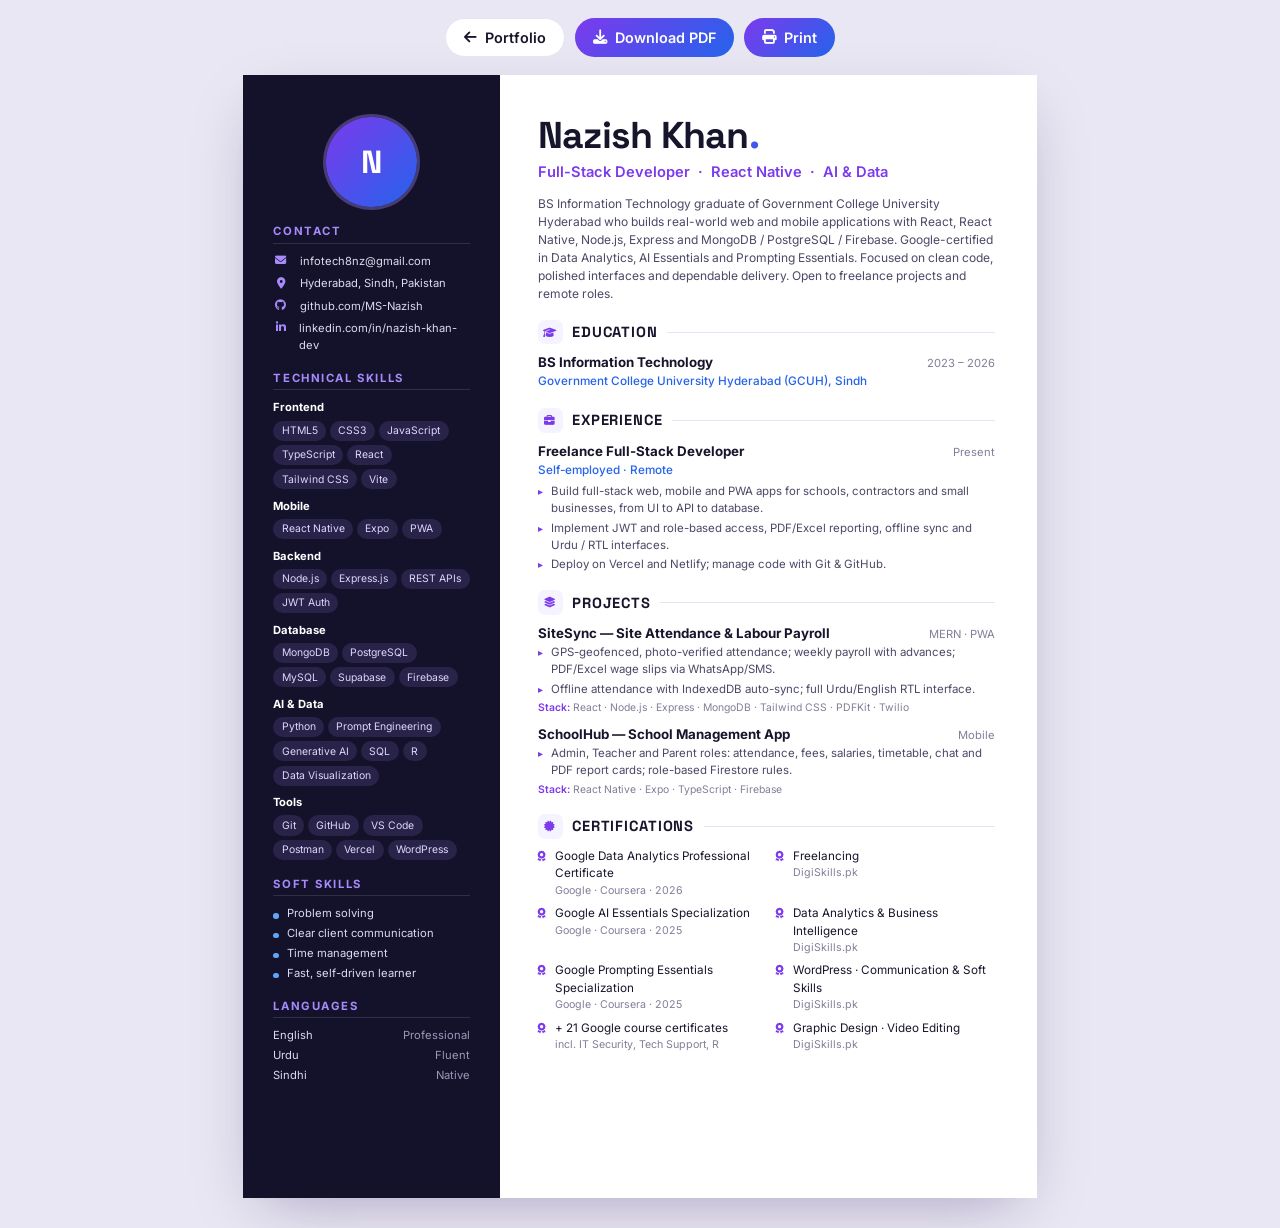
==== cv.html @ 57689d4a "Portfolio website and CV Co-Authored-By: Claude Opus 5.5 <noreply@anthropic.com>" ====
<!DOCTYPE html>
<html lang="en">
<head>
  <meta charset="UTF-8" />
  <meta name="viewport" content="width=device-width, initial-scale=1.0" />
  <title>Nazish Khan — CV</title>
  <meta name="description" content="CV of Nazish Khan — Full-Stack Developer and AI Developer, BS Information Technology at GCU Hyderabad." />
  <link rel="icon" href="assets/img/favicon.svg" type="image/svg+xml" />
  <link rel="preconnect" href="https://fonts.googleapis.com" />
  <link rel="preconnect" href="https://fonts.gstatic.com" crossorigin />
  <link href="https://fonts.googleapis.com/css2?family=Inter:wght@400;500;600;700&family=Space+Grotesk:wght@600;700&display=swap" rel="stylesheet" />
  <link rel="stylesheet" href="https://cdnjs.cloudflare.com/ajax/libs/font-awesome/6.5.1/css/all.min.css" />
  <style>
    :root {
      --ink: #16152b;
      --ink-2: #4a4966;
      --ink-3: #807f99;
      --line: #e6e4f2;
      --purple: #7c3aed;
      --blue: #2563eb;
      --tint: #f5f3ff;
      --grad: linear-gradient(135deg, #7c3aed, #2563eb);
    }
    * { box-sizing: border-box; margin: 0; padding: 0; }
    @page { size: A4; margin: 0; }
    body { font-family: "Inter", system-ui, sans-serif; color: var(--ink); background: #e9e7f3; font-size: 10pt; line-height: 1.5; -webkit-print-color-adjust: exact; print-color-adjust: exact; }
    a { color: inherit; text-decoration: none; }
    ul { list-style: none; }

    .toolbar { display: flex; justify-content: center; gap: 10px; padding: 18px; }
    .toolbar a, .toolbar button {
      font: 600 0.9rem "Inter", sans-serif; padding: 10px 18px; border-radius: 999px; border: 0; cursor: pointer;
      background: var(--grad); color: #fff; display: inline-flex; gap: 8px; align-items: center;
    }
    .toolbar a.ghost { background: #fff; color: var(--ink); border: 1px solid var(--line); }

    .page {
      width: 210mm; min-height: 297mm; margin: 0 auto 30px; background: #fff;
      display: grid; grid-template-columns: 68mm 1fr; box-shadow: 0 20px 60px -20px rgba(40, 20, 90, 0.35);
    }

    /* Sidebar */
    .side { background: #14122b; color: #dcdaf0; padding: 11mm 8mm 9mm; }
    .avatar {
      width: 24mm; height: 24mm; border-radius: 50%; margin: 0 auto 3mm; display: grid; place-items: center;
      background: var(--grad); color: #fff; font: 700 24pt "Space Grotesk", sans-serif; overflow: hidden; position: relative;
      box-shadow: 0 0 0 3px rgba(167, 139, 250, 0.35);
    }
    .avatar img { position: absolute; inset: 0; width: 100%; height: 100%; object-fit: cover; }
    .side h3 {
      font: 700 8.5pt "Inter", sans-serif; letter-spacing: 0.14em; text-transform: uppercase; color: #a78bfa;
      margin: 4.5mm 0 2.4mm; padding-bottom: 1.2mm; border-bottom: 1px solid rgba(255, 255, 255, 0.12);
    }
    .contact li { display: flex; gap: 3mm; align-items: flex-start; margin-bottom: 1.5mm; font-size: 8.4pt; word-break: break-word; }
    .contact i { color: #a78bfa; width: 4mm; margin-top: 0.6mm; text-align: center; }
    .skill-group { margin-bottom: 2.2mm; }
    .skill-group strong { display: block; font-size: 8.4pt; color: #fff; margin-bottom: 1.2mm; }
    .tags { display: flex; flex-wrap: wrap; gap: 1.1mm; }
    .tags span { font-size: 7.8pt; padding: 0.6mm 2.2mm; border-radius: 99px; background: rgba(167, 139, 250, 0.14); color: #ddd6fe; }
    .plain li { font-size: 8.4pt; margin-bottom: 0.8mm; padding-left: 3.5mm; position: relative; }
    .plain li::before { content: ""; position: absolute; left: 0; top: 2.1mm; width: 1.4mm; height: 1.4mm; border-radius: 50%; background: #60a5fa; }
    .lang { display: flex; justify-content: space-between; font-size: 8.4pt; margin-bottom: 0.8mm; }
    .lang em { font-style: normal; color: #9b99b8; }

    /* Main */
    .main { padding: 11mm 11mm 9mm 10mm; }
    .name { font: 700 28pt/1 "Space Grotesk", sans-serif; letter-spacing: -0.02em; }
    .name span { background: var(--grad); -webkit-background-clip: text; background-clip: text; color: transparent; }
    .title { font-size: 11pt; font-weight: 600; color: var(--purple); margin: 2mm 0 3mm; }
    .summary { color: var(--ink-2); font-size: 9pt; }
    .main h2 {
      display: flex; align-items: center; gap: 2.5mm; font: 700 11pt "Space Grotesk", sans-serif; color: var(--ink);
      margin: 4.5mm 0 2.4mm; text-transform: uppercase; letter-spacing: 0.06em;
    }
    .main h2 i { width: 6.5mm; height: 6.5mm; border-radius: 1.8mm; display: grid; place-items: center; background: var(--tint); color: var(--purple); font-size: 8pt; }
    .main h2::after { content: ""; flex: 1; height: 1px; background: var(--line); }
    .entry { margin-bottom: 2.4mm; }
    .entry-head { display: flex; justify-content: space-between; align-items: baseline; gap: 4mm; }
    .entry-head strong { font-size: 10pt; }
    .entry-head em { font-style: normal; font-size: 8.4pt; color: var(--ink-3); white-space: nowrap; }
    .entry .sub { font-size: 8.8pt; color: var(--blue); font-weight: 500; margin-bottom: 1mm; }
    .entry ul li { font-size: 8.6pt; color: var(--ink-2); padding-left: 3.5mm; position: relative; margin-bottom: 0.6mm; }
    .entry ul li::before { content: "▸"; position: absolute; left: 0; color: var(--purple); font-size: 7.5pt; top: 0.3mm; }
    .stack { font-size: 7.8pt; color: var(--ink-3); margin-top: 0.3mm; }
    .stack b { color: var(--purple); font-weight: 600; }
    .certs { display: grid; grid-template-columns: 1fr 1fr; gap: 1.6mm 5mm; }
    .certs li { font-size: 8.8pt; display: flex; gap: 2.5mm; align-items: flex-start; }
    .certs li i { color: var(--purple); margin-top: 0.8mm; font-size: 8pt; }
    .certs li span { color: var(--ink-3); display: block; font-size: 8pt; }

    @media print {
      body { background: #fff; }
      .toolbar { display: none; }
      .page { margin: 0; box-shadow: none; height: 297mm; overflow: hidden; }
    }
    @media screen and (max-width: 820px) {
      .page { width: 100%; min-height: 0; grid-template-columns: 1fr; }
      .side { order: 2; }
    }
  </style>
</head>
<body>
  <div class="toolbar">
    <a class="ghost" href="index.html"><i class="fa-solid fa-arrow-left"></i> Portfolio</a>
    <a href="assets/cv/Nazish-Khan-CV.pdf" download><i class="fa-solid fa-download"></i> Download PDF</a>
    <button onclick="window.print()"><i class="fa-solid fa-print"></i> Print</button>
  </div>

  <!-- After editing, re-export the PDF (see README). -->
  <div class="page">
    <aside class="side">
      <div class="avatar">N<img src="assets/img/profile.jpg" alt="" onerror="this.remove()" /></div>

      <h3>Contact</h3>
      <ul class="contact">
        <li><i class="fa-solid fa-envelope"></i> infotech8nz@gmail.com</li>
        <li><i class="fa-solid fa-location-dot"></i> Hyderabad, Sindh, Pakistan</li>
        <li><i class="fa-brands fa-github"></i> github.com/MS-Nazish</li>
        <li><i class="fa-brands fa-linkedin-in"></i> linkedin.com/in/nazish-khan-dev</li>
      </ul>

      <h3>Technical Skills</h3>
      <div class="skill-group"><strong>Frontend</strong><div class="tags"><span>HTML5</span><span>CSS3</span><span>JavaScript</span><span>TypeScript</span><span>React</span><span>Tailwind CSS</span><span>Vite</span></div></div>
      <div class="skill-group"><strong>Mobile</strong><div class="tags"><span>React Native</span><span>Expo</span><span>PWA</span></div></div>
      <div class="skill-group"><strong>Backend</strong><div class="tags"><span>Node.js</span><span>Express.js</span><span>REST APIs</span><span>JWT Auth</span></div></div>
      <div class="skill-group"><strong>Database</strong><div class="tags"><span>MongoDB</span><span>PostgreSQL</span><span>MySQL</span><span>Supabase</span><span>Firebase</span></div></div>
      <div class="skill-group"><strong>AI &amp; Data</strong><div class="tags"><span>Python</span><span>Prompt Engineering</span><span>Generative AI</span><span>SQL</span><span>R</span><span>Data Visualization</span></div></div>
      <div class="skill-group"><strong>Tools</strong><div class="tags"><span>Git</span><span>GitHub</span><span>VS Code</span><span>Postman</span><span>Vercel</span><span>WordPress</span></div></div>

      <h3>Soft Skills</h3>
      <ul class="plain">
        <li>Problem solving</li>
        <li>Clear client communication</li>
        <li>Time management</li>
        <li>Fast, self-driven learner</li>
      </ul>

      <h3>Languages</h3>
      <div class="lang">English <em>Professional</em></div>
      <div class="lang">Urdu <em>Fluent</em></div>
      <div class="lang">Sindhi <em>Native</em></div>
    </aside>

    <main class="main">
      <h1 class="name">Nazish Khan<span>.</span></h1>
      <p class="title">Full-Stack Developer &nbsp;·&nbsp; React Native &nbsp;·&nbsp; AI &amp; Data</p>
      <p class="summary">
        BS Information Technology graduate of Government College University Hyderabad who builds real-world
        web and mobile applications with React, React Native, Node.js, Express and MongoDB / PostgreSQL /
        Firebase. Google-certified in Data Analytics, AI Essentials and Prompting Essentials. Focused on clean
        code, polished interfaces and dependable delivery. Open to freelance projects and remote roles.
      </p>

      <h2><i class="fa-solid fa-graduation-cap"></i> Education</h2>
      <div class="entry">
        <div class="entry-head"><strong>BS Information Technology</strong><em>2023 – 2026</em></div>
        <p class="sub">Government College University Hyderabad (GCUH), Sindh</p>
      </div>

      <h2><i class="fa-solid fa-briefcase"></i> Experience</h2>
      <div class="entry">
        <div class="entry-head"><strong>Freelance Full-Stack Developer</strong><em>Present</em></div>
        <p class="sub">Self-employed · Remote</p>
        <ul>
          <li>Build full-stack web, mobile and PWA apps for schools, contractors and small businesses, from UI to API to database.</li>
          <li>Implement JWT and role-based access, PDF/Excel reporting, offline sync and Urdu / RTL interfaces.</li>
          <li>Deploy on Vercel and Netlify; manage code with Git &amp; GitHub.</li>
        </ul>
      </div>

      <h2><i class="fa-solid fa-layer-group"></i> Projects</h2>
      <div class="entry">
        <div class="entry-head"><strong>SiteSync — Site Attendance &amp; Labour Payroll</strong><em>MERN · PWA</em></div>
        <ul>
          <li>GPS-geofenced, photo-verified attendance; weekly payroll with advances; PDF/Excel wage slips via WhatsApp/SMS.</li>
          <li>Offline attendance with IndexedDB auto-sync; full Urdu/English RTL interface.</li>
        </ul>
        <p class="stack"><b>Stack:</b> React · Node.js · Express · MongoDB · Tailwind CSS · PDFKit · Twilio</p>
      </div>
      <div class="entry">
        <div class="entry-head"><strong>SchoolHub — School Management App</strong><em>Mobile</em></div>
        <ul><li>Admin, Teacher and Parent roles: attendance, fees, salaries, timetable, chat and PDF report cards; role-based Firestore rules.</li></ul>
        <p class="stack"><b>Stack:</b> React Native · Expo · TypeScript · Firebase</p>
      </div>

      <h2><i class="fa-solid fa-certificate"></i> Certifications</h2>
      <ul class="certs">
        <li><i class="fa-solid fa-award"></i><div>Google Data Analytics Professional Certificate<span>Google · Coursera · 2026</span></div></li>
        <li><i class="fa-solid fa-award"></i><div>Freelancing<span>DigiSkills.pk</span></div></li>
        <li><i class="fa-solid fa-award"></i><div>Google AI Essentials Specialization<span>Google · Coursera · 2025</span></div></li>
        <li><i class="fa-solid fa-award"></i><div>Data Analytics &amp; Business Intelligence<span>DigiSkills.pk</span></div></li>
        <li><i class="fa-solid fa-award"></i><div>Google Prompting Essentials Specialization<span>Google · Coursera · 2025</span></div></li>
        <li><i class="fa-solid fa-award"></i><div>WordPress · Communication &amp; Soft Skills<span>DigiSkills.pk</span></div></li>
        <li><i class="fa-solid fa-award"></i><div>+ 21 Google course certificates<span>incl. IT Security, Tech Support, R</span></div></li>
        <li><i class="fa-solid fa-award"></i><div>Graphic Design · Video Editing<span>DigiSkills.pk</span></div></li>
      </ul>
    </main>
  </div>
</body>
</html>
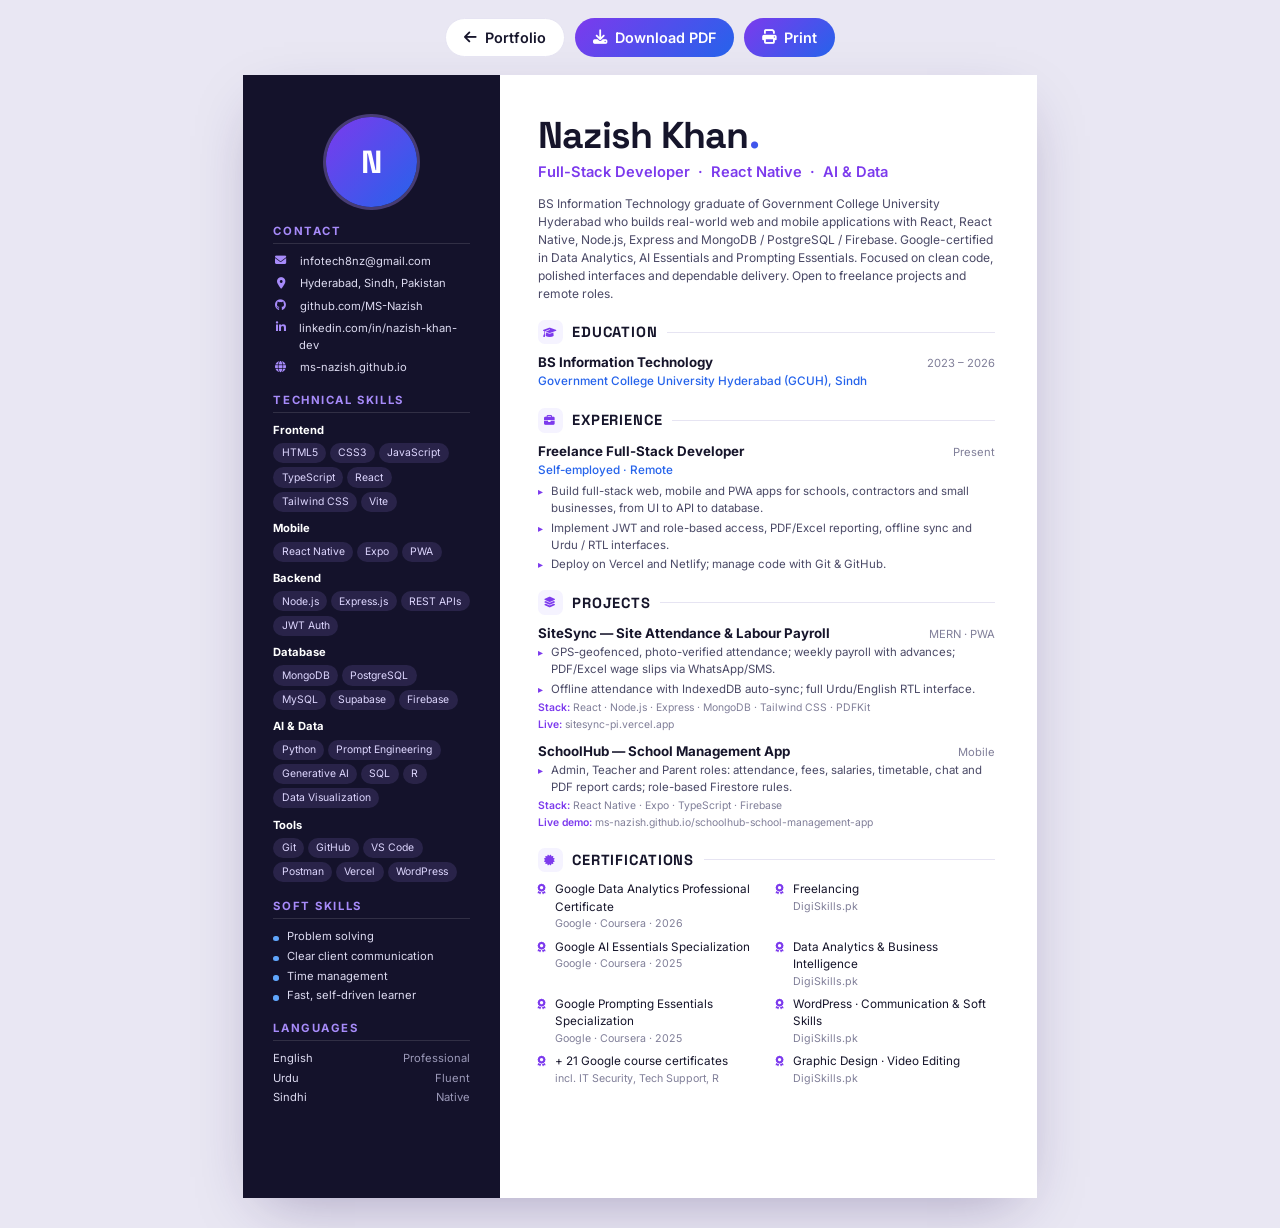
==== commit c68b4df7: "Add live demo links for SiteSync and SchoolHub Co-Authored-By: Claude Opus 5.5 <noreply@anthropic.co" ====
--- a/cv.html
+++ b/cv.html
@@ -117,6 +117,7 @@
         <li><i class="fa-solid fa-location-dot"></i> Hyderabad, Sindh, Pakistan</li>
         <li><i class="fa-brands fa-github"></i> github.com/MS-Nazish</li>
         <li><i class="fa-brands fa-linkedin-in"></i> linkedin.com/in/nazish-khan-dev</li>
+        <li><i class="fa-solid fa-globe"></i> ms-nazish.github.io</li>
       </ul>
 
       <h3>Technical Skills</h3>
@@ -175,12 +176,14 @@
           <li>GPS-geofenced, photo-verified attendance; weekly payroll with advances; PDF/Excel wage slips via WhatsApp/SMS.</li>
           <li>Offline attendance with IndexedDB auto-sync; full Urdu/English RTL interface.</li>
         </ul>
-        <p class="stack"><b>Stack:</b> React · Node.js · Express · MongoDB · Tailwind CSS · PDFKit · Twilio</p>
+        <p class="stack"><b>Stack:</b> React · Node.js · Express · MongoDB · Tailwind CSS · PDFKit</p>
+        <p class="stack"><b>Live:</b> sitesync-pi.vercel.app</p>
       </div>
       <div class="entry">
         <div class="entry-head"><strong>SchoolHub — School Management App</strong><em>Mobile</em></div>
         <ul><li>Admin, Teacher and Parent roles: attendance, fees, salaries, timetable, chat and PDF report cards; role-based Firestore rules.</li></ul>
         <p class="stack"><b>Stack:</b> React Native · Expo · TypeScript · Firebase</p>
+        <p class="stack"><b>Live demo:</b> ms-nazish.github.io/schoolhub-school-management-app</p>
       </div>
 
       <h2><i class="fa-solid fa-certificate"></i> Certifications</h2>
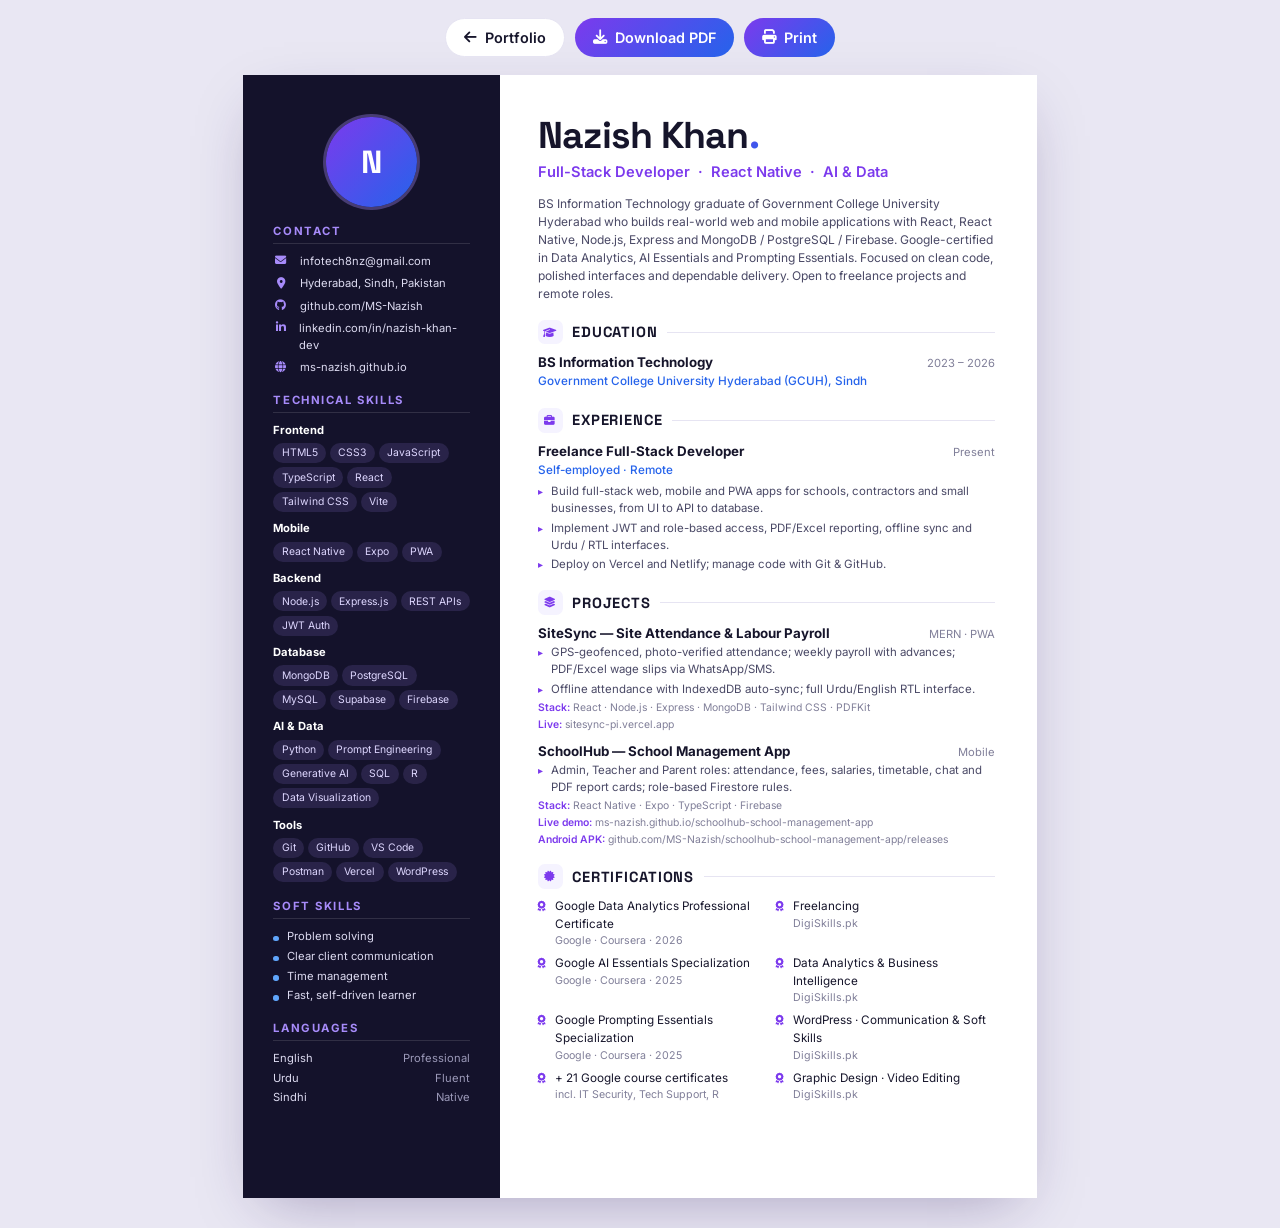
==== commit 9bba16f1: "Add SchoolHub Android APK download link Co-Authored-By: Claude Opus 5.5 <noreply@anthropic.com>" ====
--- a/cv.html
+++ b/cv.html
@@ -184,6 +184,7 @@
         <ul><li>Admin, Teacher and Parent roles: attendance, fees, salaries, timetable, chat and PDF report cards; role-based Firestore rules.</li></ul>
         <p class="stack"><b>Stack:</b> React Native · Expo · TypeScript · Firebase</p>
         <p class="stack"><b>Live demo:</b> ms-nazish.github.io/schoolhub-school-management-app</p>
+        <p class="stack"><b>Android APK:</b> github.com/MS-Nazish/schoolhub-school-management-app/releases</p>
       </div>
 
       <h2><i class="fa-solid fa-certificate"></i> Certifications</h2>
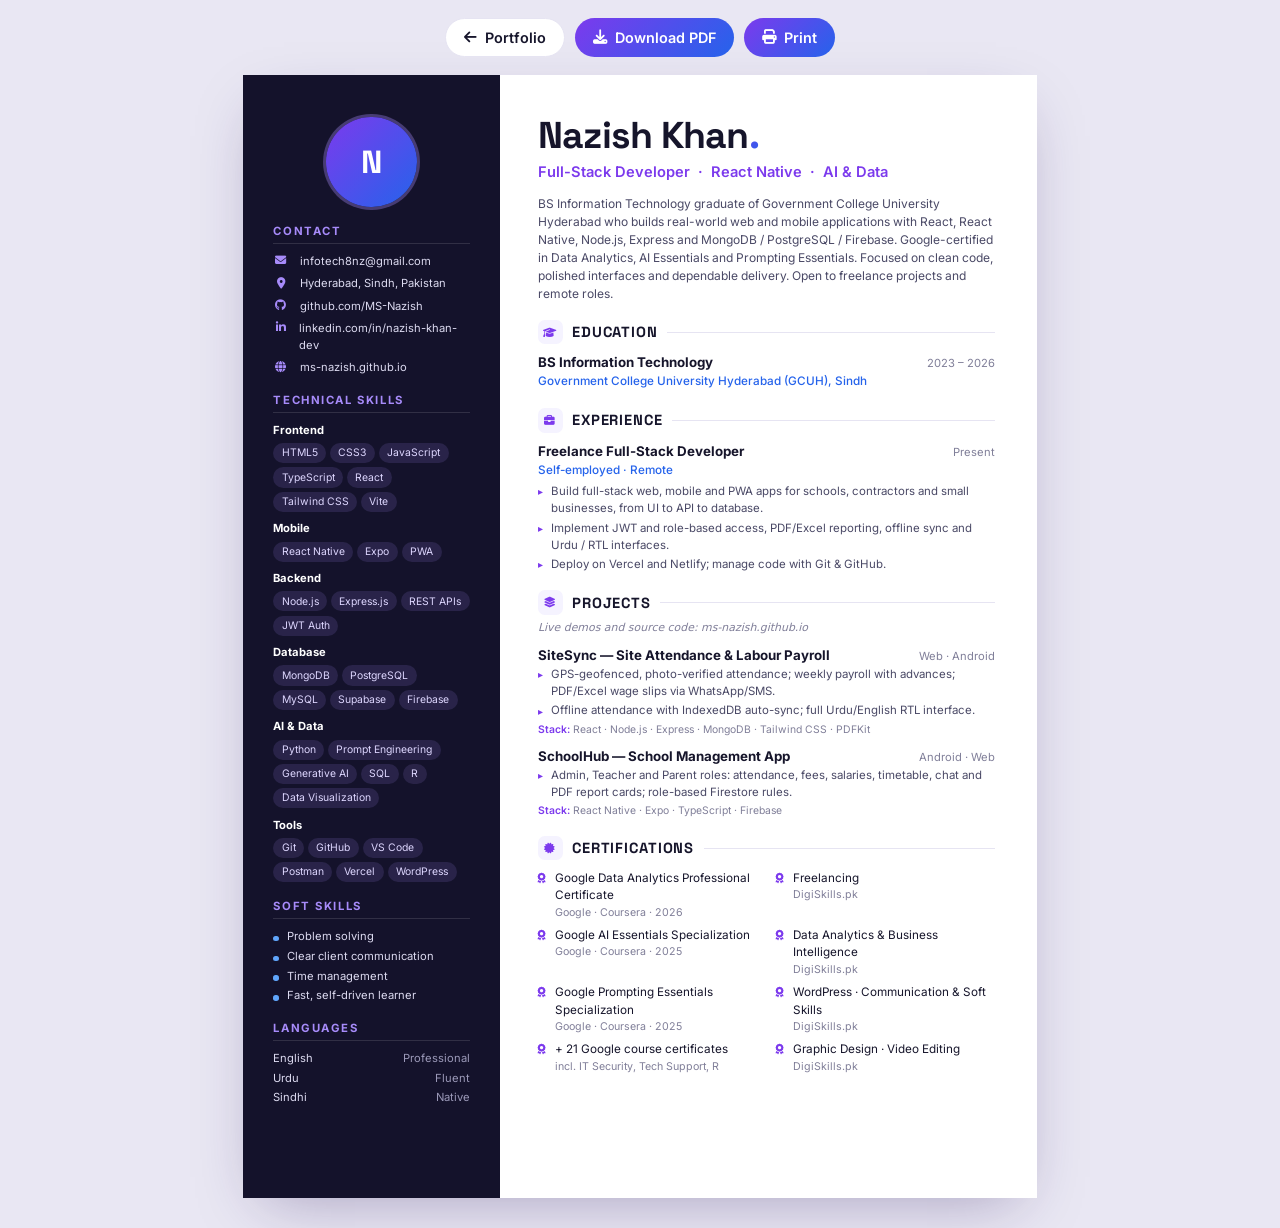
==== commit d79387b9: "Simplify CV: drop per-project links Co-Authored-By: Claude Opus 5.5 <noreply@anthropic.com>" ====
--- a/cv.html
+++ b/cv.html
@@ -83,6 +83,7 @@
     .entry ul li::before { content: "▸"; position: absolute; left: 0; color: var(--purple); font-size: 7.5pt; top: 0.3mm; }
     .stack { font-size: 7.8pt; color: var(--ink-3); margin-top: 0.3mm; }
     .stack b { color: var(--purple); font-weight: 600; }
+    .note { font-size: 8.2pt; color: var(--ink-3); font-style: italic; margin: -1mm 0 2.4mm; }
     .certs { display: grid; grid-template-columns: 1fr 1fr; gap: 1.6mm 5mm; }
     .certs li { font-size: 8.8pt; display: flex; gap: 2.5mm; align-items: flex-start; }
     .certs li i { color: var(--purple); margin-top: 0.8mm; font-size: 8pt; }
@@ -170,21 +171,19 @@
       </div>
 
       <h2><i class="fa-solid fa-layer-group"></i> Projects</h2>
-      <div class="entry">
-        <div class="entry-head"><strong>SiteSync — Site Attendance &amp; Labour Payroll</strong><em>MERN · PWA</em></div>
+      <p class="note">Live demos and source code: ms-nazish.github.io</p>
+      <div class="entry">
+        <div class="entry-head"><strong>SiteSync — Site Attendance &amp; Labour Payroll</strong><em>Web · Android</em></div>
         <ul>
           <li>GPS-geofenced, photo-verified attendance; weekly payroll with advances; PDF/Excel wage slips via WhatsApp/SMS.</li>
           <li>Offline attendance with IndexedDB auto-sync; full Urdu/English RTL interface.</li>
         </ul>
         <p class="stack"><b>Stack:</b> React · Node.js · Express · MongoDB · Tailwind CSS · PDFKit</p>
-        <p class="stack"><b>Live:</b> sitesync-pi.vercel.app</p>
-      </div>
-      <div class="entry">
-        <div class="entry-head"><strong>SchoolHub — School Management App</strong><em>Mobile</em></div>
+      </div>
+      <div class="entry">
+        <div class="entry-head"><strong>SchoolHub — School Management App</strong><em>Android · Web</em></div>
         <ul><li>Admin, Teacher and Parent roles: attendance, fees, salaries, timetable, chat and PDF report cards; role-based Firestore rules.</li></ul>
         <p class="stack"><b>Stack:</b> React Native · Expo · TypeScript · Firebase</p>
-        <p class="stack"><b>Live demo:</b> ms-nazish.github.io/schoolhub-school-management-app</p>
-        <p class="stack"><b>Android APK:</b> github.com/MS-Nazish/schoolhub-school-management-app/releases</p>
       </div>
 
       <h2><i class="fa-solid fa-certificate"></i> Certifications</h2>
